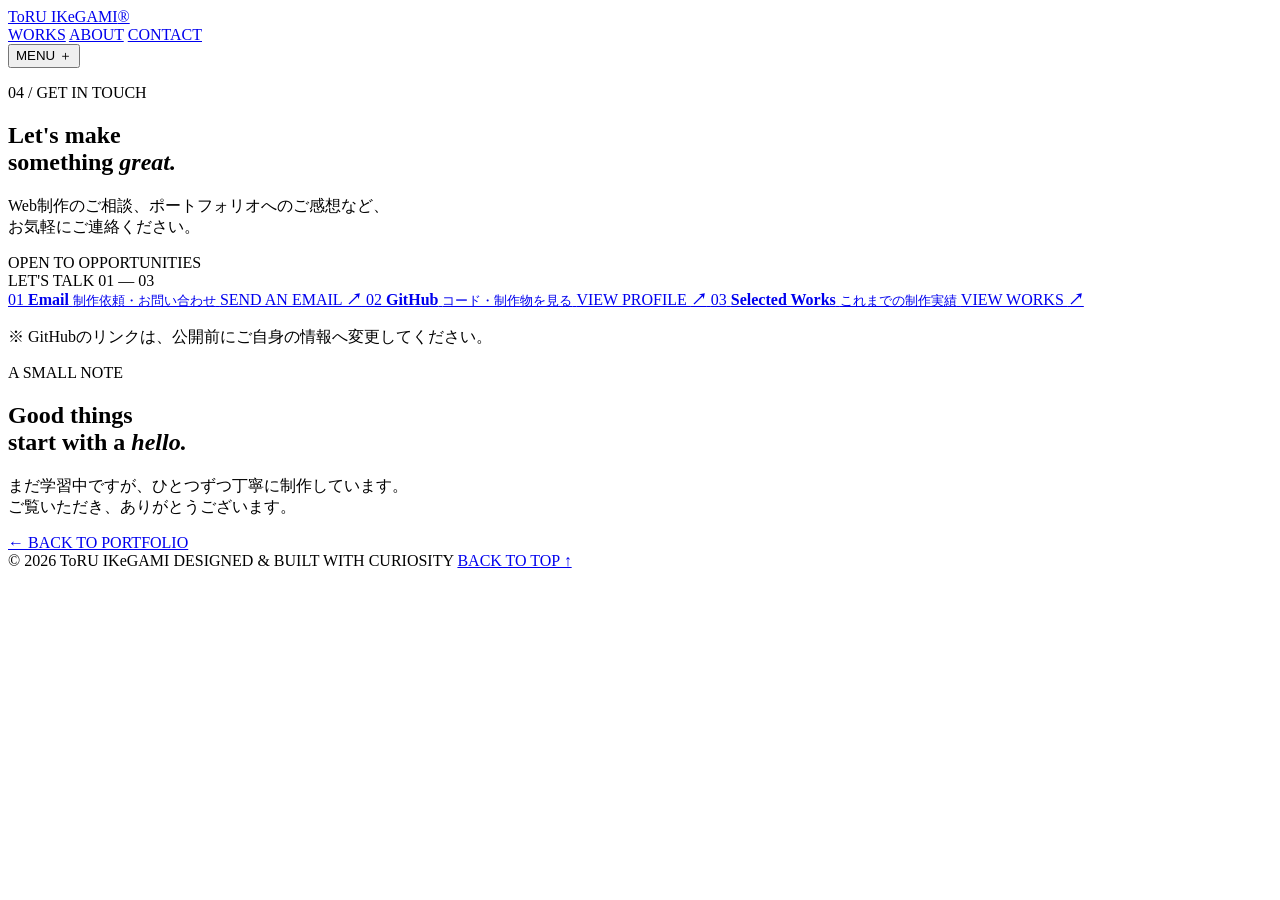
==== contact.html @ 15ffaead "Add files via upload" ====
<!DOCTYPE html>

<html lang="ja">
    
    <head>
        <meta charset="UTF-8">
        <meta name="viewport" content="width=device-width, initial-scale=1">
        <meta name="theme-color" content="#f5f5f2">
        
        <title>Contact — ToRU IKeGAMI</title>
        
        <link rel="stylesheet" href="css/contact.css">
        <script src="contact.js" defer></script>
    
    </head>
    
<body>
    
<header class="site-header">
    <a class="brand" href="index.html">ToRU IKeGAMI<span>®</span></a>
    
    <nav class="nav" id="siteNav">
        <a href="index.html#works">WORKS</a>
        <a href="index.html#about">ABOUT</a>
        <a class="active" href="contact.html" aria-current="page">CONTACT</a>
    </nav>
    
    <button class="menu-toggle" aria-controls="siteNav" aria-expanded="false">MENU ＋</button>
    
</header>
    
    
<main id="top">
    
    <section class="contact-hero">
        
        <p class="eyebrow"><span class="dot"></span> 04 / GET IN TOUCH</p>
        
        <h1>Let's make<br>something <em>great.</em></h1>
        
        <div class="intro-row">
            <p class="intro">Web制作のご相談、ポートフォリオへのご感想など、<br>
                お気軽にご連絡ください。</p>
            
            <span class="availability"><i></i> OPEN TO OPPORTUNITIES</span>
        
        </div>
        
        <div class="decorative-orb" aria-hidden="true"></div>
    
    </section>
    
    
    <section class="contact-content">
        <div class="section-label">
            <span>LET'S TALK</span>
            <span>01 — 03</span>
        </div>
        
        <a class="contact-option" href="mailto:wanderer0207@gmail.com">
            
            <span class="option-number">01</span>
            
            <span class="option-main">
                <strong>Email</strong>
                <small>制作依頼・お問い合わせ</small>
            </span>
            
            <span class="option-action">SEND AN EMAIL <b>↗</b></span>   
        </a>
        
        
        <a class="contact-option" href="https://github.com/" target="_blank" rel="noopener noreferrer">
            
            <span class="option-number">02</span>
            
            <span class="option-main">
                <strong>GitHub</strong>
                <small>コード・制作物を見る</small>
            </span>
            
            <span class="option-action">VIEW PROFILE <b>↗</b></span>
        </a>

        
        <a class="contact-option" href="index.html#works">
            
            <span class="option-number">03</span>
            <span class="option-main">
                <strong>Selected Works</strong>
                <small>これまでの制作実績</small>
            </span>
            
            <span class="option-action">VIEW WORKS <b>↗</b></span>
        </a>
        
        
    
        <p class="small-note">※ GitHubのリンクは、公開前にご自身の情報へ変更してください。</p>
    
    </section>
    

    
    <section class="message-section">
        <p class="eyebrow">A SMALL NOTE</p>
        
        <h2>Good things<br>
            start with a <em>hello.</em></h2>
        
        <p>まだ学習中ですが、ひとつずつ丁寧に制作しています。<br>
            ご覧いただき、ありがとうございます。</p>
        
        <a class="back-link" href="index.html">← BACK TO PORTFOLIO</a>
    
    </section>
    
    
</main>
    
    <footer class="site-footer">
        <span>© 2026 ToRU IKeGAMI</span>
        
        <span>DESIGNED & BUILT WITH CURIOSITY</span>
        <a href="#top" id="backToTop">BACK TO TOP ↑</a>
    </footer>
</body>

</html>
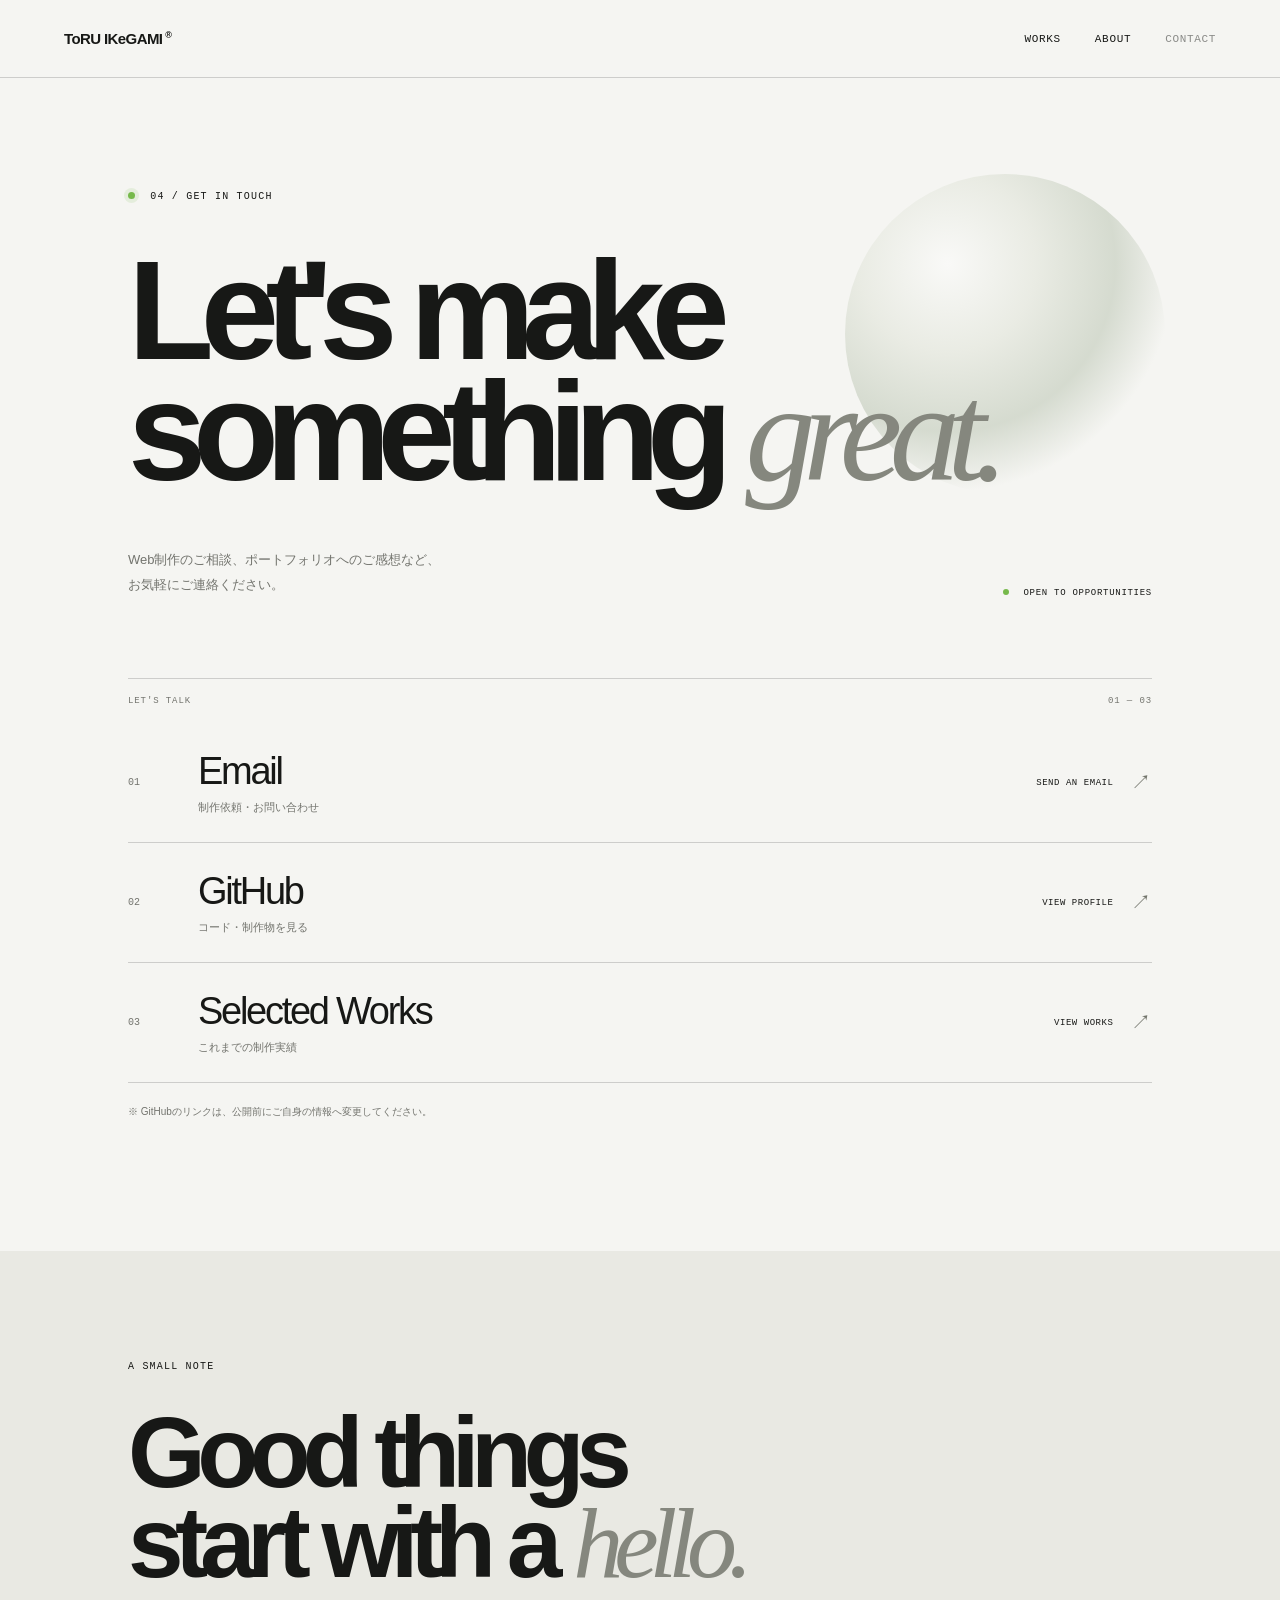
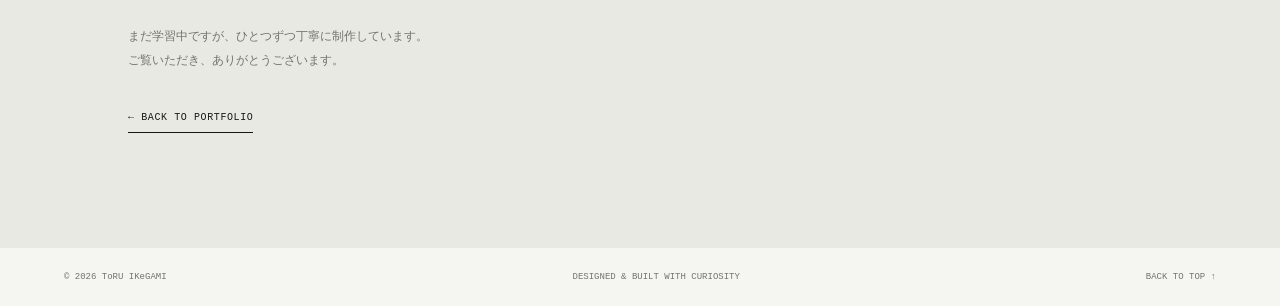
==== commit 64d749e4: "Update contact.html" ====
--- a/contact.html
+++ b/contact.html
@@ -9,7 +9,7 @@
         
         <title>Contact — ToRU IKeGAMI</title>
         
-        <link rel="stylesheet" href="css/contact.css">
+        <link rel="stylesheet" href="CSS/contact.css">
         <script src="contact.js" defer></script>
     
     </head>
@@ -126,4 +126,4 @@
     </footer>
 </body>
 
-</html>+</html>
--- a/CSS/contact.css
+++ b/CSS/contact.css
@@ -0,0 +1,382 @@
+@import url('https://fonts.googleapis.com/css2?family=DM+Mono:wght@400;500&family=Manrope:wght@400;500;600;700;800&display=swap');
+
+
+:root{
+    --paper:#f5f5f2;--ink:#171816;--muted:#73746e;--line:rgba(23,24,22,.18);--accent:#b5f36c
+}
+
+*{
+    box-sizing:border-box
+}
+
+html{
+    scroll-behavior:smooth
+}
+
+body{
+    margin:0;
+    background:var(--paper);
+    color:var(--ink);
+    font-family:Manrope,"Helvetica Neue",Arial,sans-serif;
+    overflow-x:hidden
+}
+
+a{
+    color:inherit;
+    text-decoration:none
+}
+
+.site-header{
+    height:78px;
+    padding:0 5vw;
+    display:flex;
+    align-items:center;
+    justify-content:space-between;
+    border-bottom:1px solid var(--line);
+    position:relative;
+    z-index:10
+}
+
+.brand{
+    font-size:15px;
+    font-weight:800;
+    letter-spacing:-.04em
+}
+
+.brand span{
+    font-size:9px;
+    vertical-align:top;
+    margin-left:3px
+}
+
+.nav{
+    display:flex;
+    gap:34px
+}
+
+.nav a,.menu-toggle{
+    font:11px 'DM Mono',monospace;
+    letter-spacing:.06em
+}
+
+.nav a{
+    transition:opacity .2s
+}
+
+.nav a:hover,.nav a.active{
+    opacity:.48
+}
+
+.menu-toggle{
+    display:none;
+    background:none;
+    border:0;
+    color:var(--ink)
+}
+
+
+.eyebrow{
+    font:10px 'DM Mono',monospace;
+    letter-spacing:.12em;
+    text-transform:uppercase;
+    position:relative;
+    z-index:1
+}
+
+.dot{
+    display:inline-block;
+    width:7px;
+    height:7px;
+    border-radius:50%;
+    background:#76b94b;
+    margin-right:8px;
+    box-shadow:0 0 0 4px #76b94b22
+}
+
+.contact-hero{
+    min-height:600px;
+    padding:100px 10vw 65px;
+    position:relative;
+    overflow:hidden;
+    display:flex;
+    flex-direction:column;
+    justify-content:center
+}
+
+h1{
+    position:relative;
+    z-index:1;
+    font-size:clamp(62px,11vw,150px);
+    line-height:.86;
+    letter-spacing:-.095em;
+    font-weight:600;
+    margin:38px 0 42px
+}
+
+h1 em,h2 em{
+    font-family:Georgia,serif;
+    font-weight:400;
+    letter-spacing:-.09em;
+    color:#85877e
+}
+
+.intro-row{
+    display:flex;
+    align-items:end;
+    justify-content:space-between;
+    gap:24px;
+    position:relative;
+    z-index:1
+}
+
+.intro{
+    font-size:13px;
+    line-height:1.9;
+    color:var(--muted)
+}
+
+.availability{
+    font:9px 'DM Mono',monospace;
+    letter-spacing:.08em;
+    white-space:nowrap;
+    padding-bottom:12px
+}
+
+.availability i{
+    display:inline-block;
+    width:6px;
+    height:6px;
+    background:#76b94b;
+    border-radius:50%;
+    margin-right:8px
+}
+
+.decorative-orb{
+    position:absolute;
+    width:320px;
+    height:320px;
+    right:9%;
+    top:16%;
+    border-radius:50%;
+    background:radial-gradient(circle at 32% 28%,#fff 0,#d8ddce 28%,#a5b39b 53%,#f5f5f2 72%);
+    opacity:.4;
+    animation:float 9s ease-in-out infinite
+}
+
+@keyframes float{0%,100%{transform:translate(0,0)}50%{transform:translate(-18px,18px) rotate(8deg)}}
+
+.contact-content{
+    padding:0 10vw 120px
+}
+
+.section-label{
+    display:flex;
+    justify-content:space-between;
+    padding:17px 0;
+    border-top:1px solid var(--line);
+    font:9px 'DM Mono',monospace;
+    letter-spacing:.1em;
+    color:var(--muted)
+}
+
+.contact-option{
+    display:grid;
+    grid-template-columns:50px 1fr auto;
+    gap:20px;
+    align-items:center;
+    padding:27px 0;
+    border-bottom:1px solid var(--line);
+    transition:padding .25s
+}
+
+.contact-option:hover{
+    padding-left:12px;
+    padding-right:12px
+}
+
+.option-number{
+    font:10px 'DM Mono',monospace;
+    color:var(--muted)
+}
+
+.option-main{
+    display:flex;
+    flex-direction:column;
+    gap:7px
+}
+
+.option-main strong{
+    font-size:clamp(23px,3.5vw,38px);
+    font-weight:500;
+    letter-spacing:-.06em
+}
+
+.option-main small{
+    font-size:11px;
+    color:var(--muted)
+}
+
+.option-action{
+    font:9px 'DM Mono',monospace;
+    letter-spacing:.06em;
+    display:flex;
+    align-items:center;
+    gap:18px
+}
+
+.option-action b{
+    font-size:20px;
+    color:#74766d;
+    font-weight:400;
+    transition:transform .2s
+}
+
+.contact-option:hover .option-action b{
+    transform:translate(3px,-3px)
+}
+
+.small-note{
+    font-size:10px;
+    color:var(--muted);
+    line-height:1.8;
+    margin-top:20px
+}
+
+
+.message-section{
+    padding:100px 10vw 115px;
+    background:#e9e9e3
+}
+
+.message-section h2{
+    font-size:clamp(48px,8vw,100px);
+    line-height:.9;
+    letter-spacing:-.085em;
+    margin:35px 0
+}
+
+.message-section>p:not(.eyebrow){
+    font-size:12px;
+    line-height:2;
+    color:var(--muted)
+}
+
+.back-link{
+    display:inline-block;
+    margin-top:28px;
+    padding-bottom:9px;
+    border-bottom:1px solid var(--ink);
+    font:10px 'DM Mono',monospace;
+    letter-spacing:.06em
+}
+
+.back-link:hover{
+    opacity:.55
+}
+
+.site-footer{
+    padding:24px 5vw;
+    display:flex;
+    justify-content:space-between;
+    gap:20px;
+    font:9px 'DM Mono',monospace;
+    color:var(--muted)
+}
+
+
+@media(max-width:700px){
+    .site-header{
+        height:66px;
+        padding:0 6vw
+    }
+    
+    .menu-toggle{
+        display:block
+    }
+    
+    .nav{
+        display:none;
+        position:absolute;
+        top:65px;
+        left:0;
+        right:0;
+        background:var(--paper);
+        padding:24px 6vw;
+        border-bottom:1px solid var(--line);
+        flex-direction:column;
+        gap:20px
+    }
+    
+    .nav.is-open{
+        display:flex
+    }
+    
+    .contact-hero{
+        min-height:560px;
+        padding:85px 7vw 45px
+    }
+    
+    h1{
+        font-size:clamp(55px,14vw,90px);
+        margin:42px 0
+    }
+    
+    .decorative-orb{
+        width:220px;
+        height:220px;
+        top:22%;
+        right:-10%;
+        opacity:.32
+    }
+    
+    .intro-row{
+        align-items:flex-start;
+        flex-direction:column;
+        gap:10px
+    }
+    
+    .intro{
+        font-size:12px
+    }
+    
+    .availability{
+        padding-bottom:0
+    }
+    
+    .contact-content{
+        padding:0 7vw 85px
+    }
+    
+    .contact-option{
+        grid-template-columns:28px 1fr;
+        gap:12px;
+        padding:22px 0
+    }
+    
+    .option-action{
+        grid-column:2;
+        justify-content:space-between;
+        margin-top:5px
+    }
+    
+    .message-section{
+        padding:80px 7vw
+    }
+    
+    .message-section h2{
+        font-size:clamp(48px,12vw,72px)
+    }
+    
+    .site-footer{
+        flex-wrap:wrap;
+        padding:22px 7vw;
+        line-height:1.8
+    }
+}
+
+@media(prefers-reduced-motion:reduce){*,*::before,*::after{
+        scroll-behavior:auto!important;
+        animation-duration:.01ms!important;
+        transition-duration:.01ms!important
+    }
+}
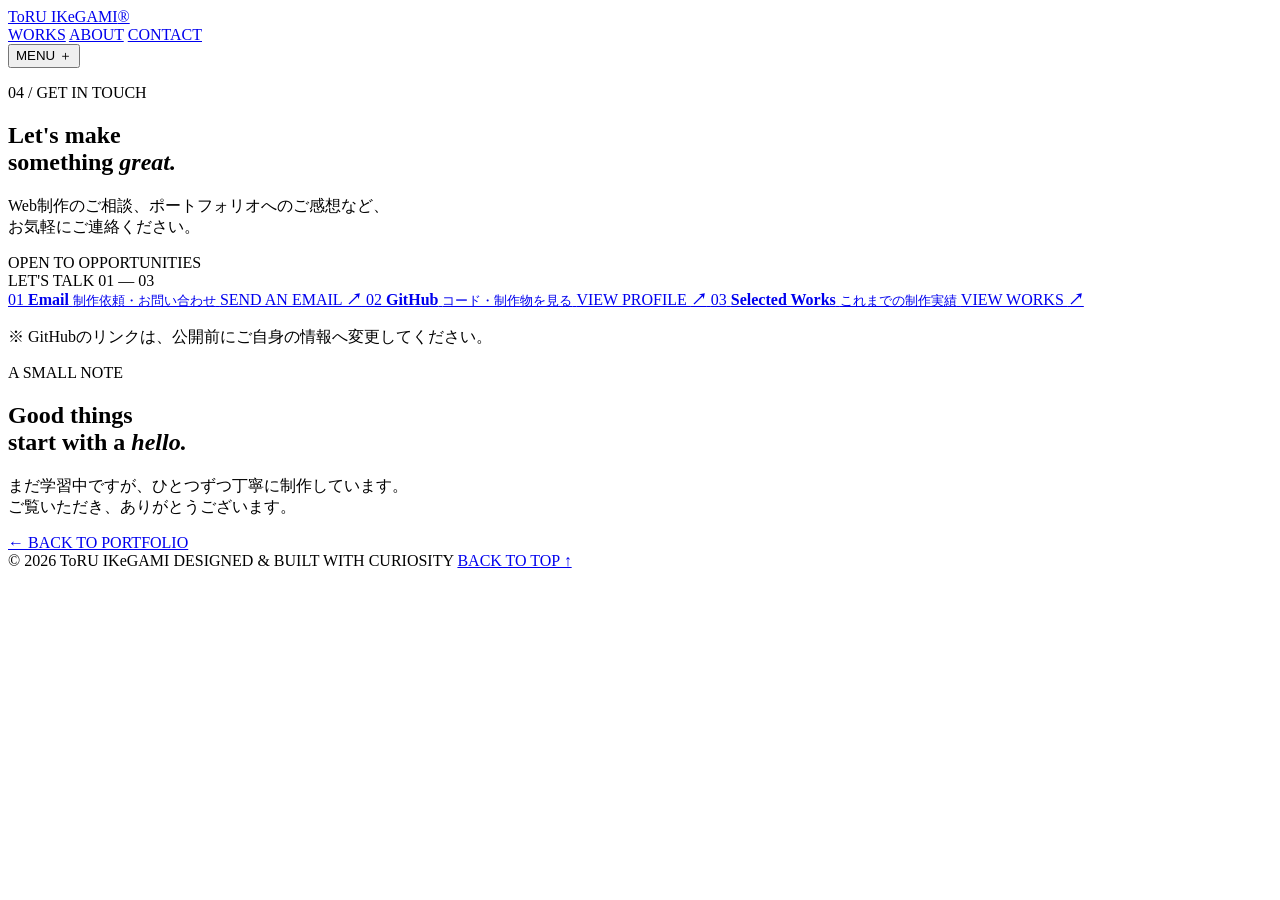
==== commit 29c53bb7: "Update contact.html" ====
--- a/contact.html
+++ b/contact.html
@@ -9,7 +9,7 @@
         
         <title>Contact — ToRU IKeGAMI</title>
         
-        <link rel="stylesheet" href="CSS/contact.css">
+        <link rel="stylesheet" href="css/contact.css">
         <script src="contact.js" defer></script>
     
     </head>
